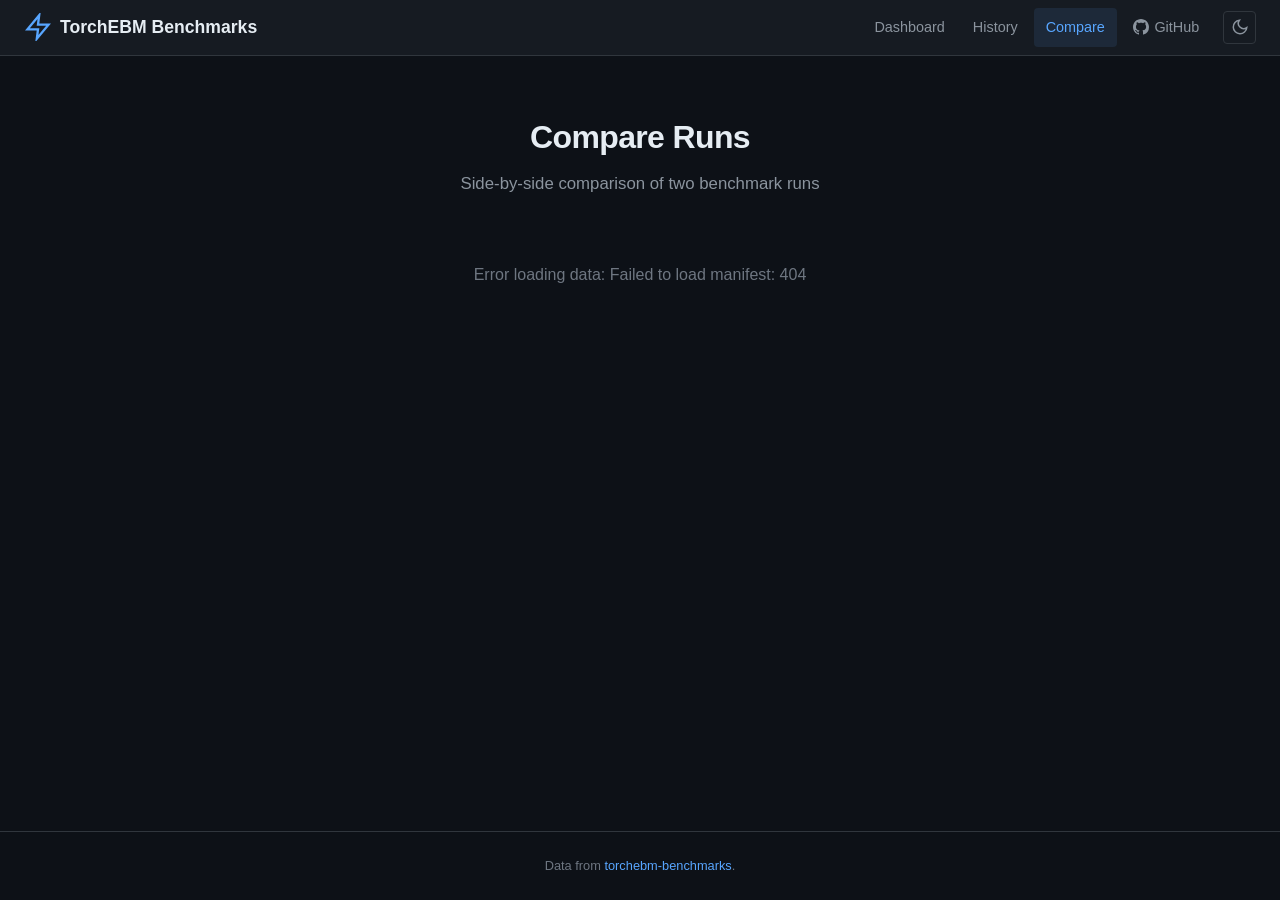
==== compare.html @ edb1ad9f "feat: add initial HTML pages and CSS for TorchEBM Benchmarks - Created index.html for the dashboard " ====
<!DOCTYPE html>
<html lang="en" data-theme="dark">
<head>
    <meta charset="UTF-8">
    <meta name="viewport" content="width=device-width, initial-scale=1.0">
    <title>Compare — TorchEBM Benchmarks</title>
    <link rel="stylesheet" href="assets/style.css">
    <script src="https://cdn.plot.ly/plotly-2.35.2.min.js" charset="utf-8"></script>
</head>
<body>
    <nav class="navbar">
        <div class="nav-brand">
            <svg class="nav-logo" viewBox="0 0 24 24" width="28" height="28" fill="none" stroke="currentColor" stroke-width="2">
                <path d="M13 2L3 14h9l-1 8 10-12h-9l1-8z"/>
            </svg>
            <a href="index.html" class="nav-title">TorchEBM Benchmarks</a>
        </div>
        <div class="nav-links">
            <a href="index.html" class="nav-link">Dashboard</a>
            <a href="history.html" class="nav-link">History</a>
            <a href="compare.html" class="nav-link active">Compare</a>
            <a href="https://github.com/soran-ghaderi/torchebm" class="nav-link nav-external" target="_blank" rel="noopener">
                <svg viewBox="0 0 16 16" width="16" height="16" fill="currentColor"><path d="M8 0C3.58 0 0 3.58 0 8c0 3.54 2.29 6.53 5.47 7.59.4.07.55-.17.55-.38 0-.19-.01-.82-.01-1.49-2.01.37-2.53-.49-2.69-.94-.09-.23-.48-.94-.82-1.13-.28-.15-.68-.52-.01-.53.63-.01 1.08.58 1.23.82.72 1.21 1.87.87 2.33.66.07-.52.28-.87.51-1.07-1.78-.2-3.64-.89-3.64-3.95 0-.87.31-1.59.82-2.15-.08-.2-.36-1.02.08-2.12 0 0 .67-.21 2.2.82.64-.18 1.32-.27 2-.27.68 0 1.36.09 2 .27 1.53-1.04 2.2-.82 2.2-.82.44 1.1.16 1.92.08 2.12.51.56.82 1.27.82 2.15 0 3.07-1.87 3.75-3.65 3.95.29.25.54.73.54 1.48 0 1.07-.01 1.93-.01 2.2 0 .21.15.46.55.38A8.013 8.013 0 0016 8c0-4.42-3.58-8-8-8z"/></svg>
                GitHub
            </a>
            <button class="theme-toggle" id="themeToggle" aria-label="Toggle theme">
                <svg class="icon-sun" viewBox="0 0 24 24" width="18" height="18" fill="none" stroke="currentColor" stroke-width="2"><circle cx="12" cy="12" r="5"/><path d="M12 1v2M12 21v2M4.22 4.22l1.42 1.42M18.36 18.36l1.42 1.42M1 12h2M21 12h2M4.22 19.78l1.42-1.42M18.36 5.64l1.42-1.42"/></svg>
                <svg class="icon-moon" viewBox="0 0 24 24" width="18" height="18" fill="none" stroke="currentColor" stroke-width="2"><path d="M21 12.79A9 9 0 1111.21 3 7 7 0 0021 12.79z"/></svg>
            </button>
        </div>
    </nav>

    <main class="container">
        <section class="hero">
            <h1>Compare Runs</h1>
            <p class="hero-sub">Side-by-side comparison of two benchmark runs</p>
        </section>

        <div id="loading" class="loading">Loading benchmark data...</div>

        <section class="compare-controls" id="compareControls" style="display:none">
            <div class="select-group">
                <label for="baselineSelect">Baseline Run</label>
                <select id="baselineSelect" class="select"></select>
            </div>
            <div class="compare-arrow">&rarr;</div>
            <div class="select-group">
                <label for="currentSelect">Current Run</label>
                <select id="currentSelect" class="select"></select>
            </div>
            <button class="btn-compare" id="btnCompare">Compare</button>
        </section>

        <section class="chart-section" id="compareEnvSection" style="display:none">
            <h2>Environment Comparison</h2>
            <div class="table-wrapper" id="envDiffTable"></div>
        </section>

        <section class="chart-section" id="compareBenchSection" style="display:none">
            <h2>Benchmark Comparison</h2>
            <div class="table-wrapper" id="benchDiffTable"></div>
        </section>

        <section class="chart-section" id="compareChartSection" style="display:none">
            <h2>Speedup by Component</h2>
            <div class="chart-container" id="chartSpeedup"></div>
        </section>

        <section class="compare-summary" id="compareSummary" style="display:none">
            <div class="summary-grid" id="compareSummaryGrid"></div>
        </section>
    </main>

    <footer class="footer">
        <p id="footerText">Data from <a href="https://github.com/soran-ghaderi/torchebm-benchmarks">torchebm-benchmarks</a>.</p>
    </footer>

    <script src="assets/app.js"></script>
</body>
</html>
---- assets/style.css ----
/* =========================================================
   TorchEBM Benchmarks — Stylesheet
   ========================================================= */

/* --- CSS Variables / Theming --- */
:root {
    --font-sans: -apple-system, BlinkMacSystemFont, 'Segoe UI', Roboto, Oxygen, Ubuntu, sans-serif;
    --font-mono: 'JetBrains Mono', 'Fira Code', 'Consolas', monospace;
    --radius: 8px;
    --radius-sm: 4px;
    --shadow: 0 2px 8px rgba(0,0,0,0.15);
    --shadow-lg: 0 4px 24px rgba(0,0,0,0.25);
    --transition: 0.2s ease;
    --max-width: 1280px;
}

[data-theme="dark"] {
    --bg-primary: #0d1117;
    --bg-secondary: #161b22;
    --bg-card: #1c2128;
    --bg-hover: #252c35;
    --border: #30363d;
    --text-primary: #e6edf3;
    --text-secondary: #8b949e;
    --text-muted: #6e7681;
    --accent: #58a6ff;
    --accent-hover: #79c0ff;
    --green: #3fb950;
    --green-bg: rgba(63, 185, 80, 0.12);
    --yellow: #d29922;
    --yellow-bg: rgba(210, 153, 34, 0.12);
    --red: #f85149;
    --red-bg: rgba(248, 81, 73, 0.12);
    --purple: #bc8cff;
    --orange: #f0883e;
    --chart-bg: #161b22;
    --chart-grid: #21262d;
    --chart-text: #8b949e;
}

[data-theme="light"] {
    --bg-primary: #ffffff;
    --bg-secondary: #f6f8fa;
    --bg-card: #ffffff;
    --bg-hover: #f3f4f6;
    --border: #d0d7de;
    --text-primary: #1f2328;
    --text-secondary: #656d76;
    --text-muted: #8c959f;
    --accent: #0969da;
    --accent-hover: #0550ae;
    --green: #1a7f37;
    --green-bg: rgba(26, 127, 55, 0.08);
    --yellow: #9a6700;
    --yellow-bg: rgba(154, 103, 0, 0.08);
    --red: #cf222e;
    --red-bg: rgba(207, 34, 46, 0.08);
    --purple: #8250df;
    --orange: #bc4c00;
    --chart-bg: #ffffff;
    --chart-grid: #e1e4e8;
    --chart-text: #656d76;
}

/* --- Reset & Base --- */
*, *::before, *::after { box-sizing: border-box; margin: 0; padding: 0; }

html { font-size: 16px; scroll-behavior: smooth; }

body {
    font-family: var(--font-sans);
    background: var(--bg-primary);
    color: var(--text-primary);
    line-height: 1.6;
    min-height: 100vh;
    display: flex;
    flex-direction: column;
}

a { color: var(--accent); text-decoration: none; transition: color var(--transition); }
a:hover { color: var(--accent-hover); }

/* --- Navbar --- */
.navbar {
    position: sticky;
    top: 0;
    z-index: 100;
    display: flex;
    align-items: center;
    justify-content: space-between;
    padding: 0 1.5rem;
    height: 56px;
    background: var(--bg-secondary);
    border-bottom: 1px solid var(--border);
    backdrop-filter: blur(12px);
}

.nav-brand {
    display: flex;
    align-items: center;
    gap: 0.5rem;
}

.nav-logo { color: var(--accent); }

.nav-title {
    font-weight: 700;
    font-size: 1.1rem;
    color: var(--text-primary);
}

.nav-links {
    display: flex;
    align-items: center;
    gap: 0.25rem;
}

.nav-link {
    padding: 0.5rem 0.75rem;
    border-radius: var(--radius-sm);
    color: var(--text-secondary);
    font-size: 0.9rem;
    font-weight: 500;
    transition: all var(--transition);
    display: flex;
    align-items: center;
    gap: 0.35rem;
}

.nav-link:hover { color: var(--text-primary); background: var(--bg-hover); }
.nav-link.active { color: var(--accent); background: rgba(88, 166, 255, 0.1); }

.theme-toggle {
    background: none;
    border: 1px solid var(--border);
    border-radius: var(--radius-sm);
    padding: 0.4rem;
    cursor: pointer;
    color: var(--text-secondary);
    display: flex;
    align-items: center;
    justify-content: center;
    transition: all var(--transition);
    margin-left: 0.5rem;
}

.theme-toggle:hover { color: var(--text-primary); border-color: var(--text-muted); }

[data-theme="dark"] .icon-sun { display: none; }
[data-theme="light"] .icon-moon { display: none; }

/* --- Container --- */
.container {
    max-width: var(--max-width);
    margin: 0 auto;
    padding: 1.5rem;
    flex: 1;
    width: 100%;
}

/* --- Hero --- */
.hero {
    padding: 2rem 0 1rem;
    text-align: center;
}

.hero h1 {
    font-size: 2rem;
    font-weight: 800;
    letter-spacing: -0.02em;
    margin-bottom: 0.5rem;
}

.hero-sub {
    color: var(--text-secondary);
    font-size: 1.05rem;
}

/* --- Environment Card --- */
.env-card {
    background: var(--bg-card);
    border: 1px solid var(--border);
    border-radius: var(--radius);
    padding: 1rem 1.5rem;
    margin-bottom: 1.5rem;
}

.env-grid {
    display: flex;
    flex-wrap: wrap;
    gap: 1.5rem;
    justify-content: center;
}

.env-item { text-align: center; }

.env-label {
    display: block;
    font-size: 0.75rem;
    font-weight: 600;
    text-transform: uppercase;
    letter-spacing: 0.05em;
    color: var(--text-muted);
    margin-bottom: 0.15rem;
}

.env-value {
    font-family: var(--font-mono);
    font-size: 0.85rem;
    color: var(--text-primary);
}

/* --- Summary Cards --- */
.summary-cards {
    display: grid;
    grid-template-columns: repeat(auto-fit, minmax(220px, 1fr));
    gap: 1rem;
    margin-bottom: 2rem;
}

.summary-card {
    background: var(--bg-card);
    border: 1px solid var(--border);
    border-radius: var(--radius);
    padding: 1.25rem;
    transition: border-color var(--transition);
}

.summary-card:hover { border-color: var(--accent); }

.summary-card-title {
    font-size: 0.8rem;
    font-weight: 600;
    text-transform: uppercase;
    letter-spacing: 0.04em;
    color: var(--text-muted);
    margin-bottom: 0.5rem;
}

.summary-card-value {
    font-size: 1.6rem;
    font-weight: 700;
    font-family: var(--font-mono);
    color: var(--text-primary);
}

.summary-card-detail {
    font-size: 0.8rem;
    color: var(--text-secondary);
    margin-top: 0.25rem;
}

.badge {
    display: inline-block;
    padding: 0.15rem 0.5rem;
    border-radius: 999px;
    font-size: 0.75rem;
    font-weight: 600;
    font-family: var(--font-mono);
}

.badge-green { background: var(--green-bg); color: var(--green); }
.badge-yellow { background: var(--yellow-bg); color: var(--yellow); }
.badge-red { background: var(--red-bg); color: var(--red); }
.badge-neutral { background: var(--bg-hover); color: var(--text-secondary); }

/* --- Chart Sections --- */
.chart-section {
    margin-bottom: 2.5rem;
}

.chart-section h2 {
    font-size: 1.2rem;
    font-weight: 700;
    margin-bottom: 1rem;
}

.section-header {
    display: flex;
    align-items: center;
    justify-content: space-between;
    flex-wrap: wrap;
    gap: 0.75rem;
    margin-bottom: 1rem;
}

.chart-container {
    background: var(--bg-card);
    border: 1px solid var(--border);
    border-radius: var(--radius);
    padding: 1rem;
    min-height: 400px;
}

/* --- Module Tabs --- */
.module-tabs {
    display: flex;
    gap: 0.25rem;
    flex-wrap: wrap;
}

.tab {
    padding: 0.35rem 0.75rem;
    border: 1px solid var(--border);
    border-radius: var(--radius-sm);
    background: transparent;
    color: var(--text-secondary);
    font-size: 0.8rem;
    font-weight: 500;
    cursor: pointer;
    transition: all var(--transition);
    text-transform: capitalize;
}

.tab:hover { color: var(--text-primary); border-color: var(--text-muted); }
.tab.active { background: var(--accent); color: #fff; border-color: var(--accent); }

/* --- Tables --- */
.table-wrapper {
    overflow-x: auto;
    border: 1px solid var(--border);
    border-radius: var(--radius);
}

table {
    width: 100%;
    border-collapse: collapse;
    font-size: 0.85rem;
}

th {
    background: var(--bg-secondary);
    font-weight: 600;
    text-align: left;
    padding: 0.6rem 0.75rem;
    border-bottom: 1px solid var(--border);
    color: var(--text-secondary);
    cursor: pointer;
    user-select: none;
    white-space: nowrap;
}

th:hover { color: var(--text-primary); }

td {
    padding: 0.5rem 0.75rem;
    border-bottom: 1px solid var(--border);
    font-family: var(--font-mono);
    font-size: 0.8rem;
}

tr:last-child td { border-bottom: none; }

tr:hover { background: var(--bg-hover); }

tr.row-improved { background: var(--green-bg); }
tr.row-regression { background: var(--red-bg); }

.sort-arrow { font-size: 0.65rem; margin-left: 0.25rem; opacity: 0.5; }
.sort-arrow.active { opacity: 1; }

/* --- Compare Page --- */
.compare-controls {
    display: flex;
    align-items: flex-end;
    gap: 1rem;
    flex-wrap: wrap;
    margin-bottom: 2rem;
    padding: 1.5rem;
    background: var(--bg-card);
    border: 1px solid var(--border);
    border-radius: var(--radius);
}

.select-group { flex: 1; min-width: 200px; }

.select-group label {
    display: block;
    font-size: 0.8rem;
    font-weight: 600;
    color: var(--text-muted);
    margin-bottom: 0.35rem;
    text-transform: uppercase;
    letter-spacing: 0.04em;
}

.select {
    width: 100%;
    padding: 0.5rem 0.75rem;
    border: 1px solid var(--border);
    border-radius: var(--radius-sm);
    background: var(--bg-secondary);
    color: var(--text-primary);
    font-size: 0.85rem;
    font-family: var(--font-mono);
    cursor: pointer;
}

.select:focus { outline: none; border-color: var(--accent); }

.compare-arrow {
    font-size: 1.5rem;
    color: var(--text-muted);
    padding-bottom: 0.25rem;
}

.btn-compare {
    padding: 0.5rem 1.5rem;
    background: var(--accent);
    color: #fff;
    border: none;
    border-radius: var(--radius-sm);
    font-weight: 600;
    font-size: 0.9rem;
    cursor: pointer;
    transition: background var(--transition);
}

.btn-compare:hover { background: var(--accent-hover); }

.compare-summary {
    margin-bottom: 2rem;
}

.summary-grid {
    display: grid;
    grid-template-columns: repeat(auto-fit, minmax(180px, 1fr));
    gap: 1rem;
}

/* --- Footer --- */
.footer {
    text-align: center;
    padding: 1.5rem;
    border-top: 1px solid var(--border);
    color: var(--text-muted);
    font-size: 0.8rem;
    margin-top: auto;
}

/* --- Responsive --- */
@media (max-width: 768px) {
    .navbar { padding: 0 1rem; }
    .nav-title { font-size: 0.95rem; }
    .nav-link { padding: 0.4rem 0.5rem; font-size: 0.8rem; }
    .hero h1 { font-size: 1.5rem; }
    .container { padding: 1rem; }
    .env-grid { gap: 1rem; }
    .compare-controls { flex-direction: column; }
    .compare-arrow { transform: rotate(90deg); text-align: center; }
    .section-header { flex-direction: column; align-items: flex-start; }
    .chart-container { min-height: 300px; padding: 0.5rem; }
}

@media (max-width: 480px) {
    .nav-links .nav-external span { display: none; }
    .summary-cards { grid-template-columns: 1fr 1fr; }
}

/* --- Loading --- */
.loading {
    text-align: center;
    padding: 3rem 1rem;
    color: var(--text-muted);
    font-size: 1rem;
}

/* --- Animations --- */
@keyframes fadeIn {
    from { opacity: 0; transform: translateY(8px); }
    to { opacity: 1; transform: translateY(0); }
}

.summary-card, .chart-section, .env-card {
    animation: fadeIn 0.3s ease forwards;
}

/* --- Scrollbar (dark theme) --- */
[data-theme="dark"] ::-webkit-scrollbar { width: 8px; height: 8px; }
[data-theme="dark"] ::-webkit-scrollbar-track { background: var(--bg-primary); }
[data-theme="dark"] ::-webkit-scrollbar-thumb { background: var(--border); border-radius: 4px; }
[data-theme="dark"] ::-webkit-scrollbar-thumb:hover { background: var(--text-muted); }
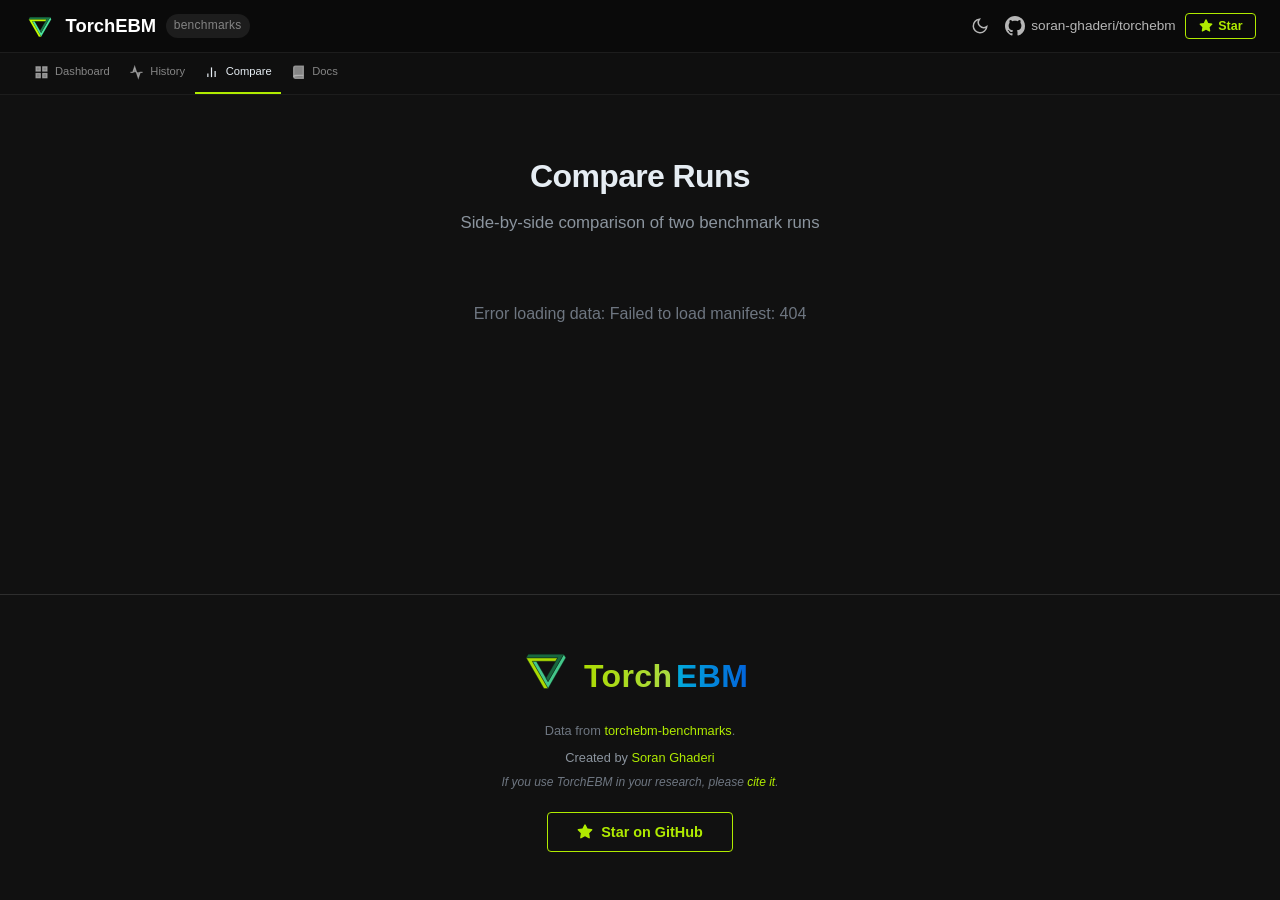
==== commit 6d53f42e: "feat: header and footer structure across HTML files for improved navigation and branding - Replaced " ====
--- a/compare.html
+++ b/compare.html
@@ -8,27 +8,53 @@
     <script src="https://cdn.plot.ly/plotly-2.35.2.min.js" charset="utf-8"></script>
 </head>
 <body>
-    <nav class="navbar">
-        <div class="nav-brand">
-            <svg class="nav-logo" viewBox="0 0 24 24" width="28" height="28" fill="none" stroke="currentColor" stroke-width="2">
-                <path d="M13 2L3 14h9l-1 8 10-12h-9l1-8z"/>
-            </svg>
-            <a href="index.html" class="nav-title">TorchEBM Benchmarks</a>
+    <header class="site-header">
+        <div class="header-top">
+            <div class="header-top-inner">
+                <div class="nav-brand">
+                    <a href="https://soran-ghaderi.github.io/torchebm/" target="_blank" rel="noopener" class="nav-logo-link">
+                        <img src="assets/penrose_nabla.svg" alt="TorchEBM" class="nav-logo-img">
+                    </a>
+                    <a href="index.html" class="nav-title">TorchEBM</a>
+                    <span class="nav-version">benchmarks</span>
+                </div>
+                <div class="header-actions">
+                    <button class="theme-toggle" id="themeToggle" aria-label="Toggle theme">
+                        <svg class="icon-sun" viewBox="0 0 24 24" width="18" height="18" fill="none" stroke="currentColor" stroke-width="2"><circle cx="12" cy="12" r="5"/><path d="M12 1v2M12 21v2M4.22 4.22l1.42 1.42M18.36 18.36l1.42 1.42M1 12h2M21 12h2M4.22 19.78l1.42-1.42M18.36 5.64l1.42-1.42"/></svg>
+                        <svg class="icon-moon" viewBox="0 0 24 24" width="18" height="18" fill="none" stroke="currentColor" stroke-width="2"><path d="M21 12.79A9 9 0 1111.21 3 7 7 0 0021 12.79z"/></svg>
+                    </button>
+                    <a href="https://github.com/soran-ghaderi/torchebm" class="header-github" target="_blank" rel="noopener">
+                        <svg viewBox="0 0 16 16" width="20" height="20" fill="currentColor"><path d="M8 0C3.58 0 0 3.58 0 8c0 3.54 2.29 6.53 5.47 7.59.4.07.55-.17.55-.38 0-.19-.01-.82-.01-1.49-2.01.37-2.53-.49-2.69-.94-.09-.23-.48-.94-.82-1.13-.28-.15-.68-.52-.01-.53.63-.01 1.08.58 1.23.82.72 1.21 1.87.87 2.33.66.07-.52.28-.87.51-1.07-1.78-.2-3.64-.89-3.64-3.95 0-.87.31-1.59.82-2.15-.08-.2-.36-1.02.08-2.12 0 0 .67-.21 2.2.82.64-.18 1.32-.27 2-.27.68 0 1.36.09 2 .27 1.53-1.04 2.2-.82 2.2-.82.44 1.1.16 1.92.08 2.12.51.56.82 1.27.82 2.15 0 3.07-1.87 3.75-3.65 3.95.29.25.54.73.54 1.48 0 1.07-.01 1.93-.01 2.2 0 .21.15.46.55.38A8.013 8.013 0 0016 8c0-4.42-3.58-8-8-8z"/></svg>
+                        <span class="header-github-text">soran-ghaderi/torchebm</span>
+                    </a>
+                    <a href="https://github.com/soran-ghaderi/torchebm" class="nav-star" target="_blank" rel="noopener">
+                        <svg viewBox="0 0 16 16" width="14" height="14" fill="currentColor"><path d="M8 .25a.75.75 0 01.673.418l1.882 3.815 4.21.612a.75.75 0 01.416 1.279l-3.046 2.97.719 4.192a.75.75 0 01-1.088.791L8 12.347l-3.766 1.98a.75.75 0 01-1.088-.79l.72-4.194L.818 6.374a.75.75 0 01.416-1.28l4.21-.611L7.327.668A.75.75 0 018 .25z"/></svg>
+                        Star
+                    </a>
+                </div>
+            </div>
         </div>
-        <div class="nav-links">
-            <a href="index.html" class="nav-link">Dashboard</a>
-            <a href="history.html" class="nav-link">History</a>
-            <a href="compare.html" class="nav-link active">Compare</a>
-            <a href="https://github.com/soran-ghaderi/torchebm" class="nav-link nav-external" target="_blank" rel="noopener">
-                <svg viewBox="0 0 16 16" width="16" height="16" fill="currentColor"><path d="M8 0C3.58 0 0 3.58 0 8c0 3.54 2.29 6.53 5.47 7.59.4.07.55-.17.55-.38 0-.19-.01-.82-.01-1.49-2.01.37-2.53-.49-2.69-.94-.09-.23-.48-.94-.82-1.13-.28-.15-.68-.52-.01-.53.63-.01 1.08.58 1.23.82.72 1.21 1.87.87 2.33.66.07-.52.28-.87.51-1.07-1.78-.2-3.64-.89-3.64-3.95 0-.87.31-1.59.82-2.15-.08-.2-.36-1.02.08-2.12 0 0 .67-.21 2.2.82.64-.18 1.32-.27 2-.27.68 0 1.36.09 2 .27 1.53-1.04 2.2-.82 2.2-.82.44 1.1.16 1.92.08 2.12.51.56.82 1.27.82 2.15 0 3.07-1.87 3.75-3.65 3.95.29.25.54.73.54 1.48 0 1.07-.01 1.93-.01 2.2 0 .21.15.46.55.38A8.013 8.013 0 0016 8c0-4.42-3.58-8-8-8z"/></svg>
-                GitHub
-            </a>
-            <button class="theme-toggle" id="themeToggle" aria-label="Toggle theme">
-                <svg class="icon-sun" viewBox="0 0 24 24" width="18" height="18" fill="none" stroke="currentColor" stroke-width="2"><circle cx="12" cy="12" r="5"/><path d="M12 1v2M12 21v2M4.22 4.22l1.42 1.42M18.36 18.36l1.42 1.42M1 12h2M21 12h2M4.22 19.78l1.42-1.42M18.36 5.64l1.42-1.42"/></svg>
-                <svg class="icon-moon" viewBox="0 0 24 24" width="18" height="18" fill="none" stroke="currentColor" stroke-width="2"><path d="M21 12.79A9 9 0 1111.21 3 7 7 0 0021 12.79z"/></svg>
-            </button>
-        </div>
-    </nav>
+        <nav class="header-tabs">
+            <div class="header-tabs-inner">
+                <a href="index.html" class="tab-link">
+                    <svg viewBox="0 0 24 24" width="15" height="15" fill="none" stroke="currentColor" stroke-width="2"><rect x="3" y="3" width="7" height="7"/><rect x="14" y="3" width="7" height="7"/><rect x="14" y="14" width="7" height="7"/><rect x="3" y="14" width="7" height="7"/></svg>
+                    Dashboard
+                </a>
+                <a href="history.html" class="tab-link">
+                    <svg viewBox="0 0 24 24" width="15" height="15" fill="none" stroke="currentColor" stroke-width="2"><polyline points="22 12 18 12 15 21 9 3 6 12 2 12"/></svg>
+                    History
+                </a>
+                <a href="compare.html" class="tab-link active">
+                    <svg viewBox="0 0 24 24" width="15" height="15" fill="none" stroke="currentColor" stroke-width="2"><line x1="18" y1="20" x2="18" y2="10"/><line x1="12" y1="20" x2="12" y2="4"/><line x1="6" y1="20" x2="6" y2="14"/></svg>
+                    Compare
+                </a>
+                <a href="https://soran-ghaderi.github.io/torchebm/" class="tab-link" target="_blank" rel="noopener">
+                    <svg viewBox="0 0 24 24" width="15" height="15" fill="none" stroke="currentColor" stroke-width="2"><path d="M4 19.5A2.5 2.5 0 016.5 17H20"/><path d="M6.5 2H20v20H6.5A2.5 2.5 0 014 19.5v-15A2.5 2.5 0 016.5 2z"/></svg>
+                    Docs
+                </a>
+            </div>
+        </nav>
+    </header>
 
     <main class="container">
         <section class="hero">
@@ -72,7 +98,20 @@
     </main>
 
     <footer class="footer">
+        <div class="footer-brand">
+            <a href="https://soran-ghaderi.github.io/torchebm/" target="_blank" rel="noopener">
+                <img src="assets/logo_with_text.svg" alt="TorchEBM" class="footer-logo">
+            </a>
+        </div>
         <p id="footerText">Data from <a href="https://github.com/soran-ghaderi/torchebm-benchmarks">torchebm-benchmarks</a>.</p>
+        <p class="footer-credit">Created by <a href="https://github.com/soran-ghaderi" target="_blank" rel="noopener">Soran Ghaderi</a></p>
+        <p class="footer-cite">If you use TorchEBM in your research, please <a href="https://github.com/soran-ghaderi/torchebm#citation" target="_blank" rel="noopener">cite it</a>.</p>
+        <div class="footer-star">
+            <a href="https://github.com/soran-ghaderi/torchebm" class="btn-star" target="_blank" rel="noopener">
+                <svg viewBox="0 0 16 16" width="16" height="16" fill="currentColor"><path d="M8 .25a.75.75 0 01.673.418l1.882 3.815 4.21.612a.75.75 0 01.416 1.279l-3.046 2.97.719 4.192a.75.75 0 01-1.088.791L8 12.347l-3.766 1.98a.75.75 0 01-1.088-.79l.72-4.194L.818 6.374a.75.75 0 01.416-1.28l4.21-.611L7.327.668A.75.75 0 018 .25z"/></svg>
+                Star on GitHub
+            </a>
+        </div>
     </footer>
 
     <script src="assets/app.js"></script>
--- a/assets/style.css
+++ b/assets/style.css
@@ -4,8 +4,8 @@
 
 /* --- CSS Variables / Theming --- */
 :root {
-    --font-sans: -apple-system, BlinkMacSystemFont, 'Segoe UI', Roboto, Oxygen, Ubuntu, sans-serif;
-    --font-mono: 'JetBrains Mono', 'Fira Code', 'Consolas', monospace;
+    --font-sans: -apple-system, BlinkMacSystemFont, Helvetica, Arial, sans-serif;
+    --font-mono: SFMono-Regular, Consolas, Menlo, monospace;
     --radius: 8px;
     --radius-sm: 4px;
     --shadow: 0 2px 8px rgba(0,0,0,0.15);
@@ -15,16 +15,17 @@
 }
 
 [data-theme="dark"] {
-    --bg-primary: #0d1117;
-    --bg-secondary: #161b22;
-    --bg-card: #1c2128;
-    --bg-hover: #252c35;
-    --border: #30363d;
+    --bg-primary: #111111;
+    --bg-secondary: #161616;
+    --bg-card: #1e1e1e;
+    --bg-hover: #2a2a2a;
+    --border: #2e2e2e;
     --text-primary: #e6edf3;
     --text-secondary: #8b949e;
     --text-muted: #6e7681;
-    --accent: #58a6ff;
-    --accent-hover: #79c0ff;
+    --accent: #b0eb00;
+    --accent-hover: #c8f530;
+    --accent-subtle: rgba(176, 235, 0, 0.12);
     --green: #3fb950;
     --green-bg: rgba(63, 185, 80, 0.12);
     --yellow: #d29922;
@@ -33,8 +34,8 @@
     --red-bg: rgba(248, 81, 73, 0.12);
     --purple: #bc8cff;
     --orange: #f0883e;
-    --chart-bg: #161b22;
-    --chart-grid: #21262d;
+    --chart-bg: #161616;
+    --chart-grid: #222222;
     --chart-text: #8b949e;
 }
 
@@ -47,8 +48,9 @@
     --text-primary: #1f2328;
     --text-secondary: #656d76;
     --text-muted: #8c959f;
-    --accent: #0969da;
-    --accent-hover: #0550ae;
+    --accent: #7cb305;
+    --accent-hover: #5a8a00;
+    --accent-subtle: rgba(124, 179, 5, 0.10);
     --green: #1a7f37;
     --green-bg: rgba(26, 127, 55, 0.08);
     --yellow: #9a6700;
@@ -80,74 +82,174 @@
 a { color: var(--accent); text-decoration: none; transition: color var(--transition); }
 a:hover { color: var(--accent-hover); }
 
-/* --- Navbar --- */
-.navbar {
+/* --- Site Header (two-row, matches TorchEBM official) --- */
+.site-header {
     position: sticky;
     top: 0;
     z-index: 100;
+    backdrop-filter: blur(12px);
+}
+
+/* Top row: brand + actions */
+.header-top {
+    background: #0a0a0a;
+    border-bottom: 1px solid rgba(255,255,255,0.08);
+}
+
+.header-top-inner {
+    max-width: var(--max-width);
+    margin: 0 auto;
     display: flex;
     align-items: center;
     justify-content: space-between;
     padding: 0 1.5rem;
-    height: 56px;
-    background: var(--bg-secondary);
-    border-bottom: 1px solid var(--border);
-    backdrop-filter: blur(12px);
+    height: 52px;
 }
 
 .nav-brand {
     display: flex;
     align-items: center;
-    gap: 0.5rem;
-}
-
-.nav-logo { color: var(--accent); }
+    gap: 0.6rem;
+}
+
+.nav-logo-link {
+    display: flex;
+    align-items: center;
+}
+
+.nav-logo-img {
+    display: block;
+    width: 32px;
+    height: 32px;
+}
 
 .nav-title {
     font-weight: 700;
-    font-size: 1.1rem;
-    color: var(--text-primary);
-}
-
-.nav-links {
-    display: flex;
-    align-items: center;
-    gap: 0.25rem;
-}
-
-.nav-link {
-    padding: 0.5rem 0.75rem;
-    border-radius: var(--radius-sm);
-    color: var(--text-secondary);
-    font-size: 0.9rem;
+    font-size: 1.15rem;
+    color: #fff;
+}
+
+.nav-version {
+    font-size: 0.75rem;
     font-weight: 500;
-    transition: all var(--transition);
-    display: flex;
-    align-items: center;
-    gap: 0.35rem;
-}
-
-.nav-link:hover { color: var(--text-primary); background: var(--bg-hover); }
-.nav-link.active { color: var(--accent); background: rgba(88, 166, 255, 0.1); }
+    color: rgba(255,255,255,0.45);
+    background: rgba(255,255,255,0.08);
+    padding: 0.15rem 0.5rem;
+    border-radius: 999px;
+    letter-spacing: 0.02em;
+}
+
+.header-actions {
+    display: flex;
+    align-items: center;
+    gap: 0.6rem;
+}
+
+.header-github {
+    display: flex;
+    align-items: center;
+    gap: 0.4rem;
+    color: rgba(255,255,255,0.7);
+    font-size: 0.85rem;
+    transition: opacity .25s;
+}
+
+.header-github:hover { opacity: 0.7; }
+
+.header-github-text {
+    font-weight: 500;
+}
 
 .theme-toggle {
     background: none;
-    border: 1px solid var(--border);
+    border: none;
     border-radius: var(--radius-sm);
     padding: 0.4rem;
     cursor: pointer;
-    color: var(--text-secondary);
+    color: rgba(255,255,255,0.7);
     display: flex;
     align-items: center;
     justify-content: center;
-    transition: all var(--transition);
-    margin-left: 0.5rem;
-}
-
-.theme-toggle:hover { color: var(--text-primary); border-color: var(--text-muted); }
+    transition: opacity .25s;
+}
+
+.theme-toggle:hover { opacity: 0.7; }
 
 [data-theme="dark"] .icon-sun { display: none; }
 [data-theme="light"] .icon-moon { display: none; }
+
+/* Navbar star button */
+.nav-star {
+    display: inline-flex;
+    align-items: center;
+    gap: 0.35rem;
+    padding: .35em 1em;
+    background: transparent;
+    color: var(--accent);
+    border: .1rem solid var(--accent);
+    border-radius: 0.25rem;
+    font-weight: 700;
+    font-size: 0.78rem;
+    line-height: 1.3;
+    text-decoration: none;
+    transition: color 125ms, background-color 125ms, border-color 125ms;
+}
+
+.nav-star:hover {
+    background: var(--accent);
+    border-color: var(--accent);
+    color: #000;
+}
+
+/* Bottom row: navigation tabs */
+.header-tabs {
+    background: #0f0f0f;
+    border-bottom: 1px solid rgba(255,255,255,0.06);
+}
+
+.header-tabs-inner {
+    max-width: var(--max-width);
+    margin: 0 auto;
+    display: flex;
+    align-items: center;
+    gap: 0;
+    padding: 0 1.5rem;
+    overflow-x: auto;
+    scrollbar-width: none;
+}
+
+.header-tabs-inner::-webkit-scrollbar { display: none; }
+
+.tab-link svg {
+    fill: currentcolor;
+    height: 1.3em;
+}
+
+.tab-link {
+    display: flex;
+    align-items: center;
+    gap: 0.4rem;
+    padding: 0.65rem 0.6rem;
+    color: rgba(255,255,255,0.7);
+    font-size: 0.7rem;
+    font-weight: 400;
+    text-decoration: none;
+    border-bottom: 2px solid transparent;
+    opacity: 0.7;
+    transition: transform .4s cubic-bezier(.1,.7,.1,1), opacity .25s;
+    white-space: nowrap;
+}
+
+.tab-link:hover {
+    color: inherit;
+    opacity: 1;
+}
+
+.tab-link.active {
+    color: inherit;
+    opacity: 1;
+    border-bottom-color: var(--accent);
+}
 
 /* --- Container --- */
 .container {
@@ -289,7 +391,8 @@
     border: 1px solid var(--border);
     border-radius: var(--radius);
     padding: 1rem;
-    min-height: 400px;
+    min-height: 450px;
+    overflow: hidden;
 }
 
 /* --- Module Tabs --- */
@@ -300,20 +403,20 @@
 }
 
 .tab {
-    padding: 0.35rem 0.75rem;
-    border: 1px solid var(--border);
-    border-radius: var(--radius-sm);
+    padding: .35rem .75rem;
+    border: .1rem solid var(--border);
+    border-radius: 0.25rem;
     background: transparent;
     color: var(--text-secondary);
     font-size: 0.8rem;
-    font-weight: 500;
+    font-weight: 700;
     cursor: pointer;
-    transition: all var(--transition);
+    transition: color 125ms, background-color 125ms, border-color 125ms;
     text-transform: capitalize;
 }
 
-.tab:hover { color: var(--text-primary); border-color: var(--text-muted); }
-.tab.active { background: var(--accent); color: #fff; border-color: var(--accent); }
+.tab:hover { color: var(--text-primary); border-color: var(--accent); }
+.tab.active { background: var(--accent); color: #000; border-color: var(--accent); }
 
 /* --- Tables --- */
 .table-wrapper {
@@ -405,18 +508,22 @@
 }
 
 .btn-compare {
-    padding: 0.5rem 1.5rem;
+    padding: .625em 2em;
     background: var(--accent);
-    color: #fff;
-    border: none;
-    border-radius: var(--radius-sm);
-    font-weight: 600;
+    color: #000;
+    border: .1rem solid var(--accent);
+    border-radius: 0.25rem;
+    font-weight: 700;
     font-size: 0.9rem;
     cursor: pointer;
-    transition: background var(--transition);
-}
-
-.btn-compare:hover { background: var(--accent-hover); }
+    transition: color 125ms, background-color 125ms, border-color 125ms;
+}
+
+.btn-compare:hover {
+    background: var(--accent-hover);
+    border-color: var(--accent-hover);
+    color: #000;
+}
 
 .compare-summary {
     margin-bottom: 2rem;
@@ -431,18 +538,79 @@
 /* --- Footer --- */
 .footer {
     text-align: center;
-    padding: 1.5rem;
+    padding: 2.5rem 1.5rem;
     border-top: 1px solid var(--border);
     color: var(--text-muted);
     font-size: 0.8rem;
     margin-top: auto;
 }
 
+.footer-brand {
+    margin-bottom: 1rem;
+}
+
+.footer-logo {
+    height: 64px;
+    width: auto;
+    opacity: 0.85;
+    transition: opacity var(--transition);
+}
+
+.footer-logo:hover {
+    opacity: 1;
+}
+
+.footer-star {
+    margin-top: 1.25rem;
+    margin-bottom: 0.5rem;
+}
+
+.btn-star {
+    display: inline-flex;
+    align-items: center;
+    gap: 0.5rem;
+    padding: .625em 2em;
+    background: transparent;
+    color: var(--accent);
+    border: .1rem solid var(--accent);
+    border-radius: 0.25rem;
+    font-weight: 700;
+    font-size: 0.9rem;
+    line-height: 1.4;
+    text-decoration: none;
+    transition: color 125ms, background-color 125ms, border-color 125ms;
+}
+
+.btn-star:hover {
+    background: var(--accent);
+    border-color: var(--accent);
+    color: #000;
+}
+
+.btn-star svg {
+    flex-shrink: 0;
+}
+
+.footer-credit {
+    margin-top: 0.4rem;
+    font-size: 0.8rem;
+    color: var(--text-secondary);
+}
+
+.footer-cite {
+    margin-top: 0.25rem;
+    font-size: 0.75rem;
+    color: var(--text-muted);
+    font-style: italic;
+}
+
 /* --- Responsive --- */
 @media (max-width: 768px) {
-    .navbar { padding: 0 1rem; }
+    .header-top-inner { padding: 0 1rem; }
+    .header-tabs-inner { padding: 0 0.5rem; }
     .nav-title { font-size: 0.95rem; }
-    .nav-link { padding: 0.4rem 0.5rem; font-size: 0.8rem; }
+    .header-github-text { display: none; }
+    .tab-link { padding: 0.5rem 0.6rem; font-size: 0.8rem; }
     .hero h1 { font-size: 1.5rem; }
     .container { padding: 1rem; }
     .env-grid { gap: 1rem; }
@@ -453,8 +621,9 @@
 }
 
 @media (max-width: 480px) {
-    .nav-links .nav-external span { display: none; }
+    .nav-version { display: none; }
     .summary-cards { grid-template-columns: 1fr 1fr; }
+    .tab-link svg { display: none; }
 }
 
 /* --- Loading --- */
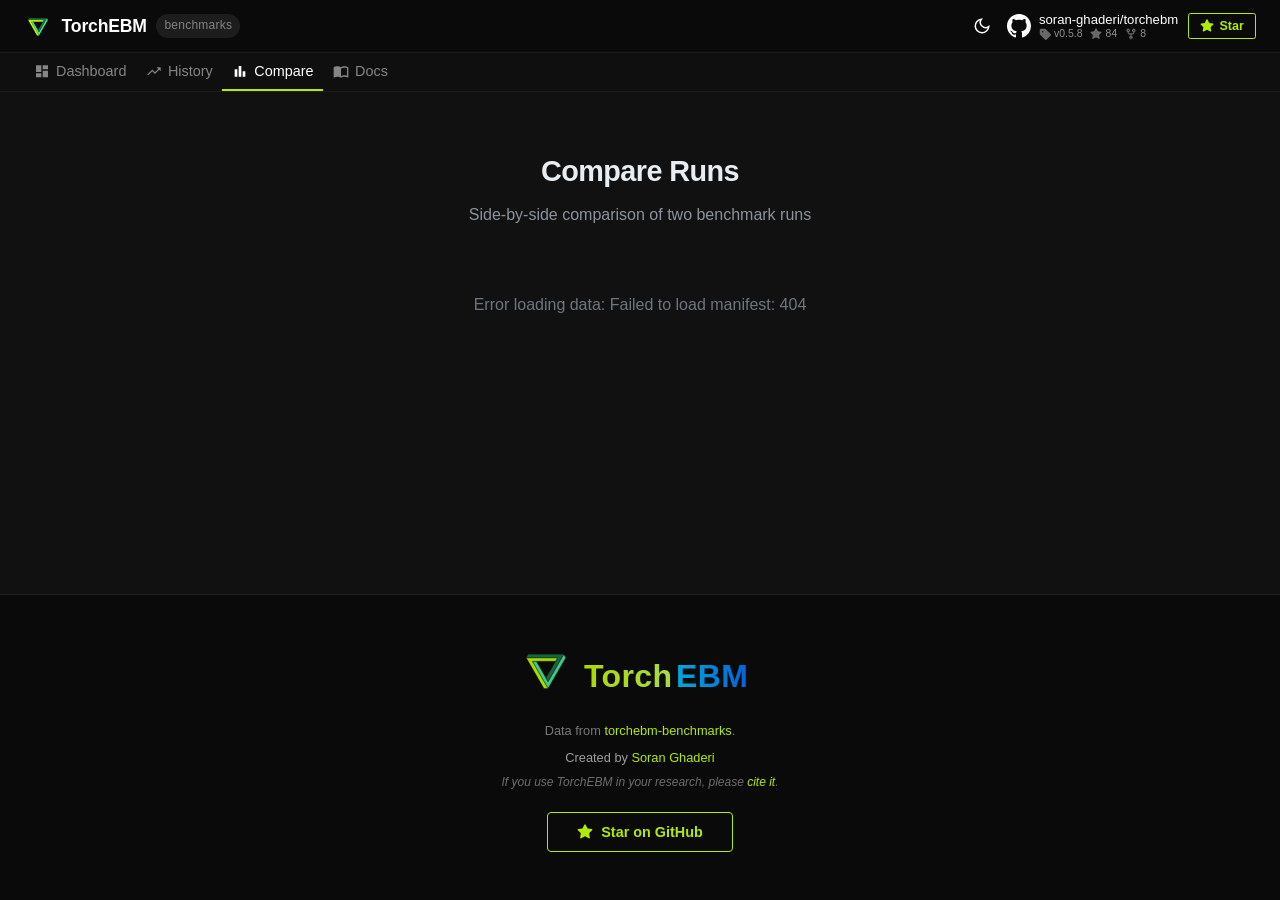
==== commit c02e26fb: "Update links to the latest version of TorchEBM and enhance GitHub section with version, stars, and f" ====
--- a/compare.html
+++ b/compare.html
@@ -12,7 +12,7 @@
         <div class="header-top">
             <div class="header-top-inner">
                 <div class="nav-brand">
-                    <a href="https://soran-ghaderi.github.io/torchebm/" target="_blank" rel="noopener" class="nav-logo-link">
+                    <a href="https://soran-ghaderi.github.io/torchebm/latest/" target="_blank" rel="noopener" class="nav-logo-link">
                         <img src="assets/penrose_nabla.svg" alt="TorchEBM" class="nav-logo-img">
                     </a>
                     <a href="index.html" class="nav-title">TorchEBM</a>
@@ -24,8 +24,15 @@
                         <svg class="icon-moon" viewBox="0 0 24 24" width="18" height="18" fill="none" stroke="currentColor" stroke-width="2"><path d="M21 12.79A9 9 0 1111.21 3 7 7 0 0021 12.79z"/></svg>
                     </button>
                     <a href="https://github.com/soran-ghaderi/torchebm" class="header-github" target="_blank" rel="noopener">
-                        <svg viewBox="0 0 16 16" width="20" height="20" fill="currentColor"><path d="M8 0C3.58 0 0 3.58 0 8c0 3.54 2.29 6.53 5.47 7.59.4.07.55-.17.55-.38 0-.19-.01-.82-.01-1.49-2.01.37-2.53-.49-2.69-.94-.09-.23-.48-.94-.82-1.13-.28-.15-.68-.52-.01-.53.63-.01 1.08.58 1.23.82.72 1.21 1.87.87 2.33.66.07-.52.28-.87.51-1.07-1.78-.2-3.64-.89-3.64-3.95 0-.87.31-1.59.82-2.15-.08-.2-.36-1.02.08-2.12 0 0 .67-.21 2.2.82.64-.18 1.32-.27 2-.27.68 0 1.36.09 2 .27 1.53-1.04 2.2-.82 2.2-.82.44 1.1.16 1.92.08 2.12.51.56.82 1.27.82 2.15 0 3.07-1.87 3.75-3.65 3.95.29.25.54.73.54 1.48 0 1.07-.01 1.93-.01 2.2 0 .21.15.46.55.38A8.013 8.013 0 0016 8c0-4.42-3.58-8-8-8z"/></svg>
-                        <span class="header-github-text">soran-ghaderi/torchebm</span>
+                        <svg viewBox="0 0 16 16" width="24" height="24" fill="currentColor"><path d="M8 0C3.58 0 0 3.58 0 8c0 3.54 2.29 6.53 5.47 7.59.4.07.55-.17.55-.38 0-.19-.01-.82-.01-1.49-2.01.37-2.53-.49-2.69-.94-.09-.23-.48-.94-.82-1.13-.28-.15-.68-.52-.01-.53.63-.01 1.08.58 1.23.82.72 1.21 1.87.87 2.33.66.07-.52.28-.87.51-1.07-1.78-.2-3.64-.89-3.64-3.95 0-.87.31-1.59.82-2.15-.08-.2-.36-1.02.08-2.12 0 0 .67-.21 2.2.82.64-.18 1.32-.27 2-.27.68 0 1.36.09 2 .27 1.53-1.04 2.2-.82 2.2-.82.44 1.1.16 1.92.08 2.12.51.56.82 1.27.82 2.15 0 3.07-1.87 3.75-3.65 3.95.29.25.54.73.54 1.48 0 1.07-.01 1.93-.01 2.2 0 .21.15.46.55.38A8.013 8.013 0 0016 8c0-4.42-3.58-8-8-8z"/></svg>
+                        <span class="header-github-text">
+                            <span class="header-github-name">soran-ghaderi/torchebm</span>
+                            <span class="header-github-meta">
+                                <span class="gh-stat"><svg viewBox="0 0 16 16" width="12" height="12" fill="currentColor"><path d="M1 7.775V2.75C1 1.784 1.784 1 2.75 1h5.025c.464 0 .91.184 1.238.513l6.25 6.25a1.75 1.75 0 010 2.474l-5.026 5.026a1.75 1.75 0 01-2.474 0l-6.25-6.25A1.752 1.752 0 011 7.775zM6 5a1 1 0 10-2 0 1 1 0 002 0z"/></svg><span id="ghVersion">v0.5.8</span></span>
+                                <span class="gh-stat"><svg viewBox="0 0 16 16" width="12" height="12" fill="currentColor"><path d="M8 .25a.75.75 0 01.673.418l1.882 3.815 4.21.612a.75.75 0 01.416 1.279l-3.046 2.97.719 4.192a.75.75 0 01-1.088.791L8 12.347l-3.766 1.98a.75.75 0 01-1.088-.79l.72-4.194L.818 6.374a.75.75 0 01.416-1.28l4.21-.611L7.327.668A.75.75 0 018 .25z"/></svg><span id="ghStars">84</span></span>
+                                <span class="gh-stat"><svg viewBox="0 0 16 16" width="12" height="12" fill="currentColor"><path d="M5 5.372v.878c0 .414.336.75.75.75h4.5a.75.75 0 00.75-.75v-.878a2.25 2.25 0 111.5 0v.878a2.25 2.25 0 01-2.25 2.25h-1.5v2.128a2.251 2.251 0 11-1.5 0V8.5h-1.5A2.25 2.25 0 013.5 6.25v-.878a2.25 2.25 0 111.5 0zM5 3.25a.75.75 0 10-1.5 0 .75.75 0 001.5 0zm6.75.75a.75.75 0 10 0-1.5.75.75 0 000 1.5zM8 12.75a.75.75 0 10 0 1.5.75.75 0 000-1.5z"/></svg><span id="ghForks">8</span></span>
+                            </span>
+                        </span>
                     </a>
                     <a href="https://github.com/soran-ghaderi/torchebm" class="nav-star" target="_blank" rel="noopener">
                         <svg viewBox="0 0 16 16" width="14" height="14" fill="currentColor"><path d="M8 .25a.75.75 0 01.673.418l1.882 3.815 4.21.612a.75.75 0 01.416 1.279l-3.046 2.97.719 4.192a.75.75 0 01-1.088.791L8 12.347l-3.766 1.98a.75.75 0 01-1.088-.79l.72-4.194L.818 6.374a.75.75 0 01.416-1.28l4.21-.611L7.327.668A.75.75 0 018 .25z"/></svg>
@@ -37,19 +44,19 @@
         <nav class="header-tabs">
             <div class="header-tabs-inner">
                 <a href="index.html" class="tab-link">
-                    <svg viewBox="0 0 24 24" width="15" height="15" fill="none" stroke="currentColor" stroke-width="2"><rect x="3" y="3" width="7" height="7"/><rect x="14" y="3" width="7" height="7"/><rect x="14" y="14" width="7" height="7"/><rect x="3" y="14" width="7" height="7"/></svg>
+                    <svg viewBox="0 0 24 24" width="16" height="16" fill="currentColor"><path d="M3 13h8V3H3v10zm0 8h8v-6H3v6zm10 0h8V11h-8v10zm0-18v6h8V3h-8z"/></svg>
                     Dashboard
                 </a>
                 <a href="history.html" class="tab-link">
-                    <svg viewBox="0 0 24 24" width="15" height="15" fill="none" stroke="currentColor" stroke-width="2"><polyline points="22 12 18 12 15 21 9 3 6 12 2 12"/></svg>
+                    <svg viewBox="0 0 24 24" width="16" height="16" fill="currentColor"><path d="M16 6l2.29 2.29-4.88 4.88-4-4L2 16.59 3.41 18l6-6 4 4 6.3-6.29L22 12V6z"/></svg>
                     History
                 </a>
                 <a href="compare.html" class="tab-link active">
-                    <svg viewBox="0 0 24 24" width="15" height="15" fill="none" stroke="currentColor" stroke-width="2"><line x1="18" y1="20" x2="18" y2="10"/><line x1="12" y1="20" x2="12" y2="4"/><line x1="6" y1="20" x2="6" y2="14"/></svg>
+                    <svg viewBox="0 0 24 24" width="16" height="16" fill="currentColor"><path d="M4 9h4v11H4zm6-5h4v16h-4zm6 8h4v8h-4z"/></svg>
                     Compare
                 </a>
-                <a href="https://soran-ghaderi.github.io/torchebm/" class="tab-link" target="_blank" rel="noopener">
-                    <svg viewBox="0 0 24 24" width="15" height="15" fill="none" stroke="currentColor" stroke-width="2"><path d="M4 19.5A2.5 2.5 0 016.5 17H20"/><path d="M6.5 2H20v20H6.5A2.5 2.5 0 014 19.5v-15A2.5 2.5 0 016.5 2z"/></svg>
+                <a href="https://soran-ghaderi.github.io/torchebm/latest/" class="tab-link" target="_blank" rel="noopener">
+                    <svg viewBox="0 0 24 24" width="16" height="16" fill="currentColor"><path d="M21 5c-1.11-.35-2.33-.5-3.5-.5-1.95 0-4.05.4-5.5 1.5-1.45-1.1-3.55-1.5-5.5-1.5S2.45 4.9 1 6v14.65c0 .25.25.5.5.5.1 0 .15-.05.25-.05C3.1 20.45 5.05 20 6.5 20c1.95 0 4.05.4 5.5 1.5 1.35-.85 3.8-1.5 5.5-1.5 1.65 0 3.35.3 4.75 1.05.1.05.15.05.25.05.25 0 .5-.25.5-.5V6c-.6-.45-1.25-.75-2-1zm0 13.5c-1.1-.35-2.3-.5-3.5-.5-1.7 0-4.15.65-5.5 1.5V8c1.35-.85 3.8-1.5 5.5-1.5 1.2 0 2.4.15 3.5.5v11.5z"/></svg>
                     Docs
                 </a>
             </div>
@@ -99,7 +106,7 @@
 
     <footer class="footer">
         <div class="footer-brand">
-            <a href="https://soran-ghaderi.github.io/torchebm/" target="_blank" rel="noopener">
+            <a href="https://soran-ghaderi.github.io/torchebm/latest/" target="_blank" rel="noopener">
                 <img src="assets/logo_with_text.svg" alt="TorchEBM" class="footer-logo">
             </a>
         </div>
--- a/assets/style.css
+++ b/assets/style.css
@@ -45,9 +45,9 @@
     --bg-card: #ffffff;
     --bg-hover: #f3f4f6;
     --border: #d0d7de;
-    --text-primary: #1f2328;
-    --text-secondary: #656d76;
-    --text-muted: #8c959f;
+    --text-primary: #1a1a1a;
+    --text-secondary: #3d4249;
+    --text-muted: #636c76;
     --accent: #7cb305;
     --accent-hover: #5a8a00;
     --accent-subtle: rgba(124, 179, 5, 0.10);
@@ -71,12 +71,15 @@
 
 body {
     font-family: var(--font-sans);
+    font-weight: 400;
     background: var(--bg-primary);
     color: var(--text-primary);
     line-height: 1.6;
     min-height: 100vh;
     display: flex;
     flex-direction: column;
+    -webkit-font-smoothing: antialiased;
+    -moz-osx-font-smoothing: grayscale;
 }
 
 a { color: var(--accent); text-decoration: none; transition: color var(--transition); }
@@ -88,6 +91,7 @@
     top: 0;
     z-index: 100;
     backdrop-filter: blur(12px);
+    color: #fff;
 }
 
 /* Top row: brand + actions */
@@ -119,14 +123,15 @@
 
 .nav-logo-img {
     display: block;
-    width: 32px;
-    height: 32px;
+    width: 28px;
+    height: 28px;
 }
 
 .nav-title {
     font-weight: 700;
-    font-size: 1.15rem;
+    font-size: 1.1rem;
     color: #fff;
+    letter-spacing: -0.01em;
 }
 
 .nav-version {
@@ -148,16 +153,41 @@
 .header-github {
     display: flex;
     align-items: center;
-    gap: 0.4rem;
-    color: rgba(255,255,255,0.7);
-    font-size: 0.85rem;
+    gap: 0.5rem;
+    color: #fff;
+    font-size: 0.82rem;
     transition: opacity .25s;
+    text-decoration: none;
 }
 
 .header-github:hover { opacity: 0.7; }
 
 .header-github-text {
+    display: flex;
+    flex-direction: column;
+    line-height: 1.2;
+}
+
+.header-github-name {
     font-weight: 500;
+}
+
+.header-github-meta {
+    font-size: 0.65rem;
+    color: rgba(255,255,255,0.55);
+    display: flex;
+    gap: 0.5rem;
+    align-items: center;
+}
+
+.gh-stat {
+    display: inline-flex;
+    align-items: center;
+    gap: 0.2rem;
+}
+
+.gh-stat svg {
+    opacity: 0.7;
 }
 
 .theme-toggle {
@@ -166,7 +196,7 @@
     border-radius: var(--radius-sm);
     padding: 0.4rem;
     cursor: pointer;
-    color: rgba(255,255,255,0.7);
+    color: #fff;
     display: flex;
     align-items: center;
     justify-content: center;
@@ -183,11 +213,11 @@
     display: inline-flex;
     align-items: center;
     gap: 0.35rem;
-    padding: .35em 1em;
+    padding: .3em .9em;
     background: transparent;
-    color: var(--accent);
-    border: .1rem solid var(--accent);
-    border-radius: 0.25rem;
+    color: #b0eb00;
+    border: .1rem solid #b0eb00;
+    border-radius: 0.15rem;
     font-weight: 700;
     font-size: 0.78rem;
     line-height: 1.3;
@@ -196,8 +226,8 @@
 }
 
 .nav-star:hover {
-    background: var(--accent);
-    border-color: var(--accent);
+    background: #b0eb00;
+    border-color: #b0eb00;
     color: #000;
 }
 
@@ -205,6 +235,7 @@
 .header-tabs {
     background: #0f0f0f;
     border-bottom: 1px solid rgba(255,255,255,0.06);
+    color: #fff;
 }
 
 .header-tabs-inner {
@@ -229,9 +260,10 @@
     display: flex;
     align-items: center;
     gap: 0.4rem;
-    padding: 0.65rem 0.6rem;
+    padding: 0 0.6rem;
+    height: 2.4rem;
     color: rgba(255,255,255,0.7);
-    font-size: 0.7rem;
+    font-size: 0.9rem;
     font-weight: 400;
     text-decoration: none;
     border-bottom: 2px solid transparent;
@@ -241,12 +273,12 @@
 }
 
 .tab-link:hover {
-    color: inherit;
+    color: #fff;
     opacity: 1;
 }
 
 .tab-link.active {
-    color: inherit;
+    color: #fff;
     opacity: 1;
     border-bottom-color: var(--accent);
 }
@@ -267,15 +299,16 @@
 }
 
 .hero h1 {
-    font-size: 2rem;
-    font-weight: 800;
+    font-size: 1.8rem;
+    font-weight: 700;
     letter-spacing: -0.02em;
     margin-bottom: 0.5rem;
 }
 
 .hero-sub {
     color: var(--text-secondary);
-    font-size: 1.05rem;
+    font-size: 1rem;
+    font-weight: 400;
 }
 
 /* --- Environment Card --- */
@@ -298,8 +331,8 @@
 
 .env-label {
     display: block;
-    font-size: 0.75rem;
-    font-weight: 600;
+    font-size: 0.7rem;
+    font-weight: 700;
     text-transform: uppercase;
     letter-spacing: 0.05em;
     color: var(--text-muted);
@@ -308,7 +341,7 @@
 
 .env-value {
     font-family: var(--font-mono);
-    font-size: 0.85rem;
+    font-size: 0.8rem;
     color: var(--text-primary);
 }
 
@@ -331,8 +364,8 @@
 .summary-card:hover { border-color: var(--accent); }
 
 .summary-card-title {
-    font-size: 0.8rem;
-    font-weight: 600;
+    font-size: 0.7rem;
+    font-weight: 700;
     text-transform: uppercase;
     letter-spacing: 0.04em;
     color: var(--text-muted);
@@ -340,14 +373,14 @@
 }
 
 .summary-card-value {
-    font-size: 1.6rem;
+    font-size: 1.5rem;
     font-weight: 700;
     font-family: var(--font-mono);
     color: var(--text-primary);
 }
 
 .summary-card-detail {
-    font-size: 0.8rem;
+    font-size: 0.78rem;
     color: var(--text-secondary);
     margin-top: 0.25rem;
 }
@@ -372,7 +405,7 @@
 }
 
 .chart-section h2 {
-    font-size: 1.2rem;
+    font-size: 1.1rem;
     font-weight: 700;
     margin-bottom: 1rem;
 }
@@ -535,14 +568,23 @@
     gap: 1rem;
 }
 
-/* --- Footer --- */
+/* --- Footer (always dark for logo readability) --- */
 .footer {
     text-align: center;
     padding: 2.5rem 1.5rem;
-    border-top: 1px solid var(--border);
-    color: var(--text-muted);
+    background: #0a0a0a;
+    border-top: 1px solid rgba(255,255,255,0.08);
+    color: rgba(255,255,255,0.45);
     font-size: 0.8rem;
     margin-top: auto;
+}
+
+.footer a {
+    color: #b0eb00;
+}
+
+.footer a:hover {
+    color: #c8f530;
 }
 
 .footer-brand {
@@ -571,8 +613,8 @@
     gap: 0.5rem;
     padding: .625em 2em;
     background: transparent;
-    color: var(--accent);
-    border: .1rem solid var(--accent);
+    color: #b0eb00;
+    border: .1rem solid #b0eb00;
     border-radius: 0.25rem;
     font-weight: 700;
     font-size: 0.9rem;
@@ -582,8 +624,8 @@
 }
 
 .btn-star:hover {
-    background: var(--accent);
-    border-color: var(--accent);
+    background: #b0eb00;
+    border-color: #b0eb00;
     color: #000;
 }
 
@@ -594,13 +636,13 @@
 .footer-credit {
     margin-top: 0.4rem;
     font-size: 0.8rem;
-    color: var(--text-secondary);
+    color: rgba(255,255,255,0.6);
 }
 
 .footer-cite {
     margin-top: 0.25rem;
     font-size: 0.75rem;
-    color: var(--text-muted);
+    color: rgba(255,255,255,0.4);
     font-style: italic;
 }
 
@@ -610,7 +652,7 @@
     .header-tabs-inner { padding: 0 0.5rem; }
     .nav-title { font-size: 0.95rem; }
     .header-github-text { display: none; }
-    .tab-link { padding: 0.5rem 0.6rem; font-size: 0.8rem; }
+    .tab-link { padding: 0 0.4rem; height: 2rem; font-size: 0.8rem; }
     .hero h1 { font-size: 1.5rem; }
     .container { padding: 1rem; }
     .env-grid { gap: 1rem; }
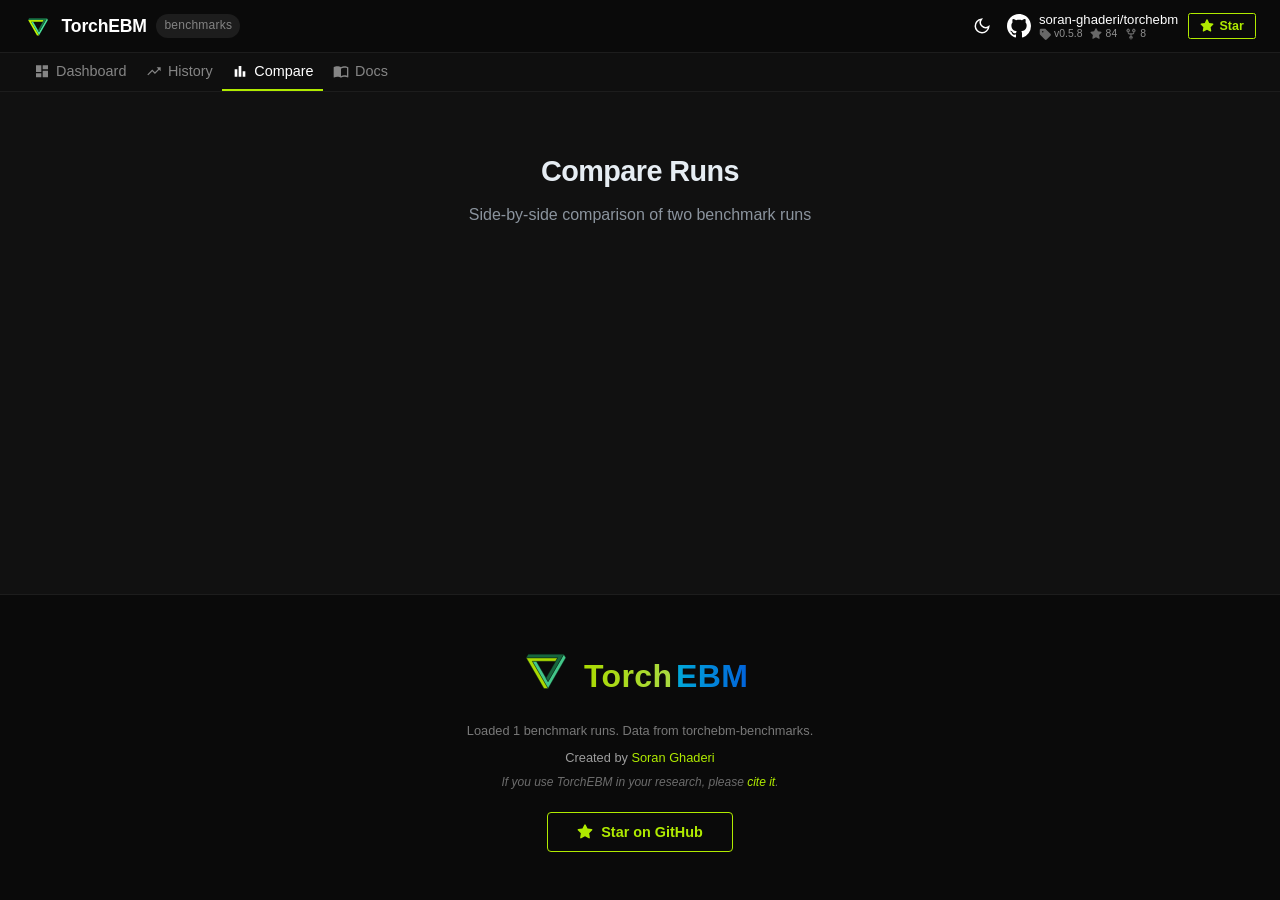
==== commit 2a0ea41a: "feat: add README, update HTML metadata, and implement sitemap for improved SEO and usability" ====
--- a/compare.html
+++ b/compare.html
@@ -3,7 +3,30 @@
 <head>
     <meta charset="UTF-8">
     <meta name="viewport" content="width=device-width, initial-scale=1.0">
-    <title>Compare — TorchEBM Benchmarks</title>
+    <title>Compare Benchmark Runs — TorchEBM Benchmarks</title>
+    <meta name="description" content="Side-by-side comparison of TorchEBM benchmark runs. Analyze speedups, regressions, and environment differences between any two benchmark results.">
+    <meta name="keywords" content="TorchEBM, benchmark comparison, performance regression, speedup analysis, energy-based models, PyTorch">
+    <meta name="author" content="Soran Ghaderi">
+    <meta name="robots" content="index, follow">
+    <link rel="canonical" href="https://soran-ghaderi.github.io/torchebm-benchmarks/compare.html">
+    <link rel="icon" type="image/svg+xml" href="assets/penrose_nabla.svg">
+
+    <!-- Open Graph -->
+    <meta property="og:type" content="website">
+    <meta property="og:title" content="Compare Benchmark Runs — TorchEBM">
+    <meta property="og:description" content="Side-by-side comparison of TorchEBM benchmark runs. Analyze speedups, regressions, and environment differences.">
+    <meta property="og:url" content="https://soran-ghaderi.github.io/torchebm-benchmarks/compare.html">
+    <meta property="og:site_name" content="TorchEBM Benchmarks">
+    <meta property="og:image" content="https://soran-ghaderi.github.io/torchebm-benchmarks/assets/og-image.png">
+    <meta property="og:image:width" content="1200">
+    <meta property="og:image:height" content="630">
+
+    <!-- Twitter Card -->
+    <meta name="twitter:card" content="summary_large_image">
+    <meta name="twitter:title" content="Compare Benchmark Runs — TorchEBM">
+    <meta name="twitter:description" content="Side-by-side comparison of TorchEBM benchmark runs. Analyze speedups, regressions, and environment differences.">
+    <meta name="twitter:image" content="https://soran-ghaderi.github.io/torchebm-benchmarks/assets/og-image.png">
+
     <link rel="stylesheet" href="assets/style.css">
     <script src="https://cdn.plot.ly/plotly-2.35.2.min.js" charset="utf-8"></script>
 </head>
@@ -51,7 +74,7 @@
                     <svg viewBox="0 0 24 24" width="16" height="16" fill="currentColor"><path d="M16 6l2.29 2.29-4.88 4.88-4-4L2 16.59 3.41 18l6-6 4 4 6.3-6.29L22 12V6z"/></svg>
                     History
                 </a>
-                <a href="compare.html" class="tab-link active">
+                <a href="compare.html" class="tab-link active" aria-current="page">
                     <svg viewBox="0 0 24 24" width="16" height="16" fill="currentColor"><path d="M4 9h4v11H4zm6-5h4v16h-4zm6 8h4v8h-4z"/></svg>
                     Compare
                 </a>
@@ -121,6 +144,7 @@
         </div>
     </footer>
 
+    <noscript><p style="text-align:center;padding:2rem;">This dashboard requires JavaScript to load and display benchmark data.</p></noscript>
     <script src="assets/app.js"></script>
 </body>
 </html>
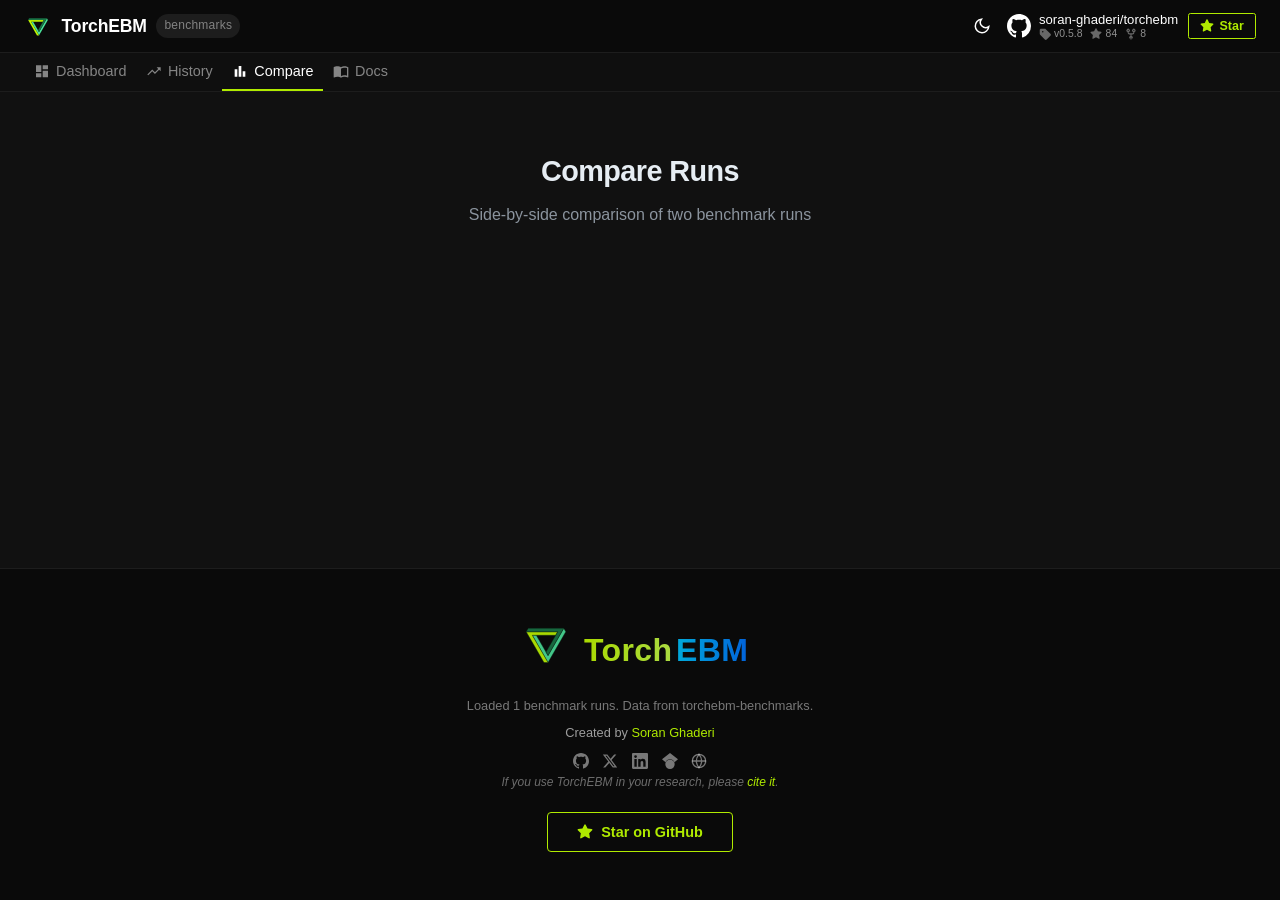
==== commit 9dbca4e6: "docs: add About section with author details and social links to index, history, and compare pages" ====
--- a/compare.html
+++ b/compare.html
@@ -10,6 +10,9 @@
     <meta name="robots" content="index, follow">
     <link rel="canonical" href="https://soran-ghaderi.github.io/torchebm-benchmarks/compare.html">
     <link rel="icon" type="image/svg+xml" href="assets/penrose_nabla.svg">
+    <link rel="icon" type="image/png" sizes="32x32" href="assets/favicon-32.png">
+    <link rel="icon" type="image/png" sizes="16x16" href="assets/favicon-16.png">
+    <link rel="shortcut icon" href="assets/favicon.ico">
 
     <!-- Open Graph -->
     <meta property="og:type" content="website">
@@ -134,7 +137,14 @@
             </a>
         </div>
         <p id="footerText">Data from <a href="https://github.com/soran-ghaderi/torchebm-benchmarks">torchebm-benchmarks</a>.</p>
-        <p class="footer-credit">Created by <a href="https://github.com/soran-ghaderi" target="_blank" rel="noopener">Soran Ghaderi</a></p>
+        <p class="footer-credit">Created by <a href="https://soran-ghaderi.github.io/" target="_blank" rel="noopener">Soran Ghaderi</a></p>
+        <div class="footer-social">
+            <a href="https://github.com/soran-ghaderi" target="_blank" rel="noopener" aria-label="GitHub" title="GitHub"><svg viewBox="0 0 16 16" width="16" height="16" fill="currentColor"><path d="M8 0C3.58 0 0 3.58 0 8c0 3.54 2.29 6.53 5.47 7.59.4.07.55-.17.55-.38 0-.19-.01-.82-.01-1.49-2.01.37-2.53-.49-2.69-.94-.09-.23-.48-.94-.82-1.13-.28-.15-.68-.52-.01-.53.63-.01 1.08.58 1.23.82.72 1.21 1.87.87 2.33.66.07-.52.28-.87.51-1.07-1.78-.2-3.64-.89-3.64-3.95 0-.87.31-1.59.82-2.15-.08-.2-.36-1.02.08-2.12 0 0 .67-.21 2.2.82.64-.18 1.32-.27 2-.27.68 0 1.36.09 2 .27 1.53-1.04 2.2-.82 2.2-.82.44 1.1.16 1.92.08 2.12.51.56.82 1.27.82 2.15 0 3.07-1.87 3.75-3.65 3.95.29.25.54.73.54 1.48 0 1.07-.01 1.93-.01 2.2 0 .21.15.46.55.38A8.013 8.013 0 0016 8c0-4.42-3.58-8-8-8z"/></svg></a>
+            <a href="https://twitter.com/soranghadri" target="_blank" rel="noopener" aria-label="X (Twitter)" title="X (Twitter)"><svg viewBox="0 0 24 24" width="16" height="16" fill="currentColor"><path d="M18.244 2.25h3.308l-7.227 8.26 8.502 11.24H16.17l-5.214-6.817L4.99 21.75H1.68l7.73-8.835L1.254 2.25H8.08l4.713 6.231zm-1.161 17.52h1.833L7.084 4.126H5.117z"/></svg></a>
+            <a href="https://www.linkedin.com/in/soran-ghaderi/" target="_blank" rel="noopener" aria-label="LinkedIn" title="LinkedIn"><svg viewBox="0 0 24 24" width="16" height="16" fill="currentColor"><path d="M20.447 20.452h-3.554v-5.569c0-1.328-.027-3.037-1.852-3.037-1.853 0-2.136 1.445-2.136 2.939v5.667H9.351V9h3.414v1.561h.046c.477-.9 1.637-1.85 3.37-1.85 3.601 0 4.267 2.37 4.267 5.455v6.286zM5.337 7.433a2.062 2.062 0 01-2.063-2.065 2.064 2.064 0 112.063 2.065zm1.782 13.019H3.555V9h3.564v11.452zM22.225 0H1.771C.792 0 0 .774 0 1.729v20.542C0 23.227.792 24 1.771 24h20.451C23.2 24 24 23.227 24 22.271V1.729C24 .774 23.2 0 22.222 0h.003z"/></svg></a>
+            <a href="https://scholar.google.com/citations?user=-2N2iKcAAAAJ&amp;hl=en" target="_blank" rel="noopener" aria-label="Google Scholar" title="Google Scholar"><svg viewBox="0 0 24 24" width="16" height="16" fill="currentColor"><path d="M5.242 13.769L0 9.5 12 0l12 9.5-5.242 4.269C17.548 11.249 14.978 9.5 12 9.5c-2.977 0-5.548 1.748-6.758 4.269zM12 10a7 7 0 1 0 0 14 7 7 0 0 0 0-14z"/></svg></a>
+            <a href="https://soran-ghaderi.github.io/" target="_blank" rel="noopener" aria-label="Website" title="Website"><svg viewBox="0 0 24 24" width="16" height="16" fill="none" stroke="currentColor" stroke-width="2"><circle cx="12" cy="12" r="10"/><path d="M2 12h20M12 2a15.3 15.3 0 014 10 15.3 15.3 0 01-4 10 15.3 15.3 0 01-4-10 15.3 15.3 0 014-10z"/></svg></a>
+        </div>
         <p class="footer-cite">If you use TorchEBM in your research, please <a href="https://github.com/soran-ghaderi/torchebm#citation" target="_blank" rel="noopener">cite it</a>.</p>
         <div class="footer-star">
             <a href="https://github.com/soran-ghaderi/torchebm" class="btn-star" target="_blank" rel="noopener">
--- a/assets/style.css
+++ b/assets/style.css
@@ -568,6 +568,56 @@
     gap: 1rem;
 }
 
+/* --- About section (index.html) --- */
+.about-section {
+    margin-top: 3rem;
+    padding: 2rem;
+    border-radius: 0.75rem;
+    background: var(--card-bg);
+    border: 1px solid var(--border);
+}
+
+.about-section h2 {
+    font-size: 1.25rem;
+    margin-bottom: 1rem;
+    color: var(--text);
+}
+
+.about-content p {
+    font-size: 0.9rem;
+    line-height: 1.65;
+    color: var(--muted);
+    margin-bottom: 0.75rem;
+}
+
+.about-content a {
+    color: var(--accent);
+    text-decoration: none;
+}
+
+.about-content a:hover {
+    text-decoration: underline;
+}
+
+.about-author {
+    color: var(--text) !important;
+}
+
+.about-links {
+    display: flex;
+    gap: 1rem;
+    margin-top: 1rem;
+}
+
+.about-links a {
+    color: var(--muted);
+    transition: color var(--transition);
+}
+
+.about-links a:hover {
+    color: var(--accent);
+}
+
 /* --- Footer (always dark for logo readability) --- */
 .footer {
     text-align: center;
@@ -637,6 +687,23 @@
     margin-top: 0.4rem;
     font-size: 0.8rem;
     color: rgba(255,255,255,0.6);
+}
+
+.footer-social {
+    display: flex;
+    justify-content: center;
+    gap: 0.85rem;
+    margin-top: 0.6rem;
+}
+
+.footer-social a {
+    color: rgba(255,255,255,0.45);
+    transition: color 150ms;
+    display: inline-flex;
+}
+
+.footer-social a:hover {
+    color: #b0eb00;
 }
 
 .footer-cite {
